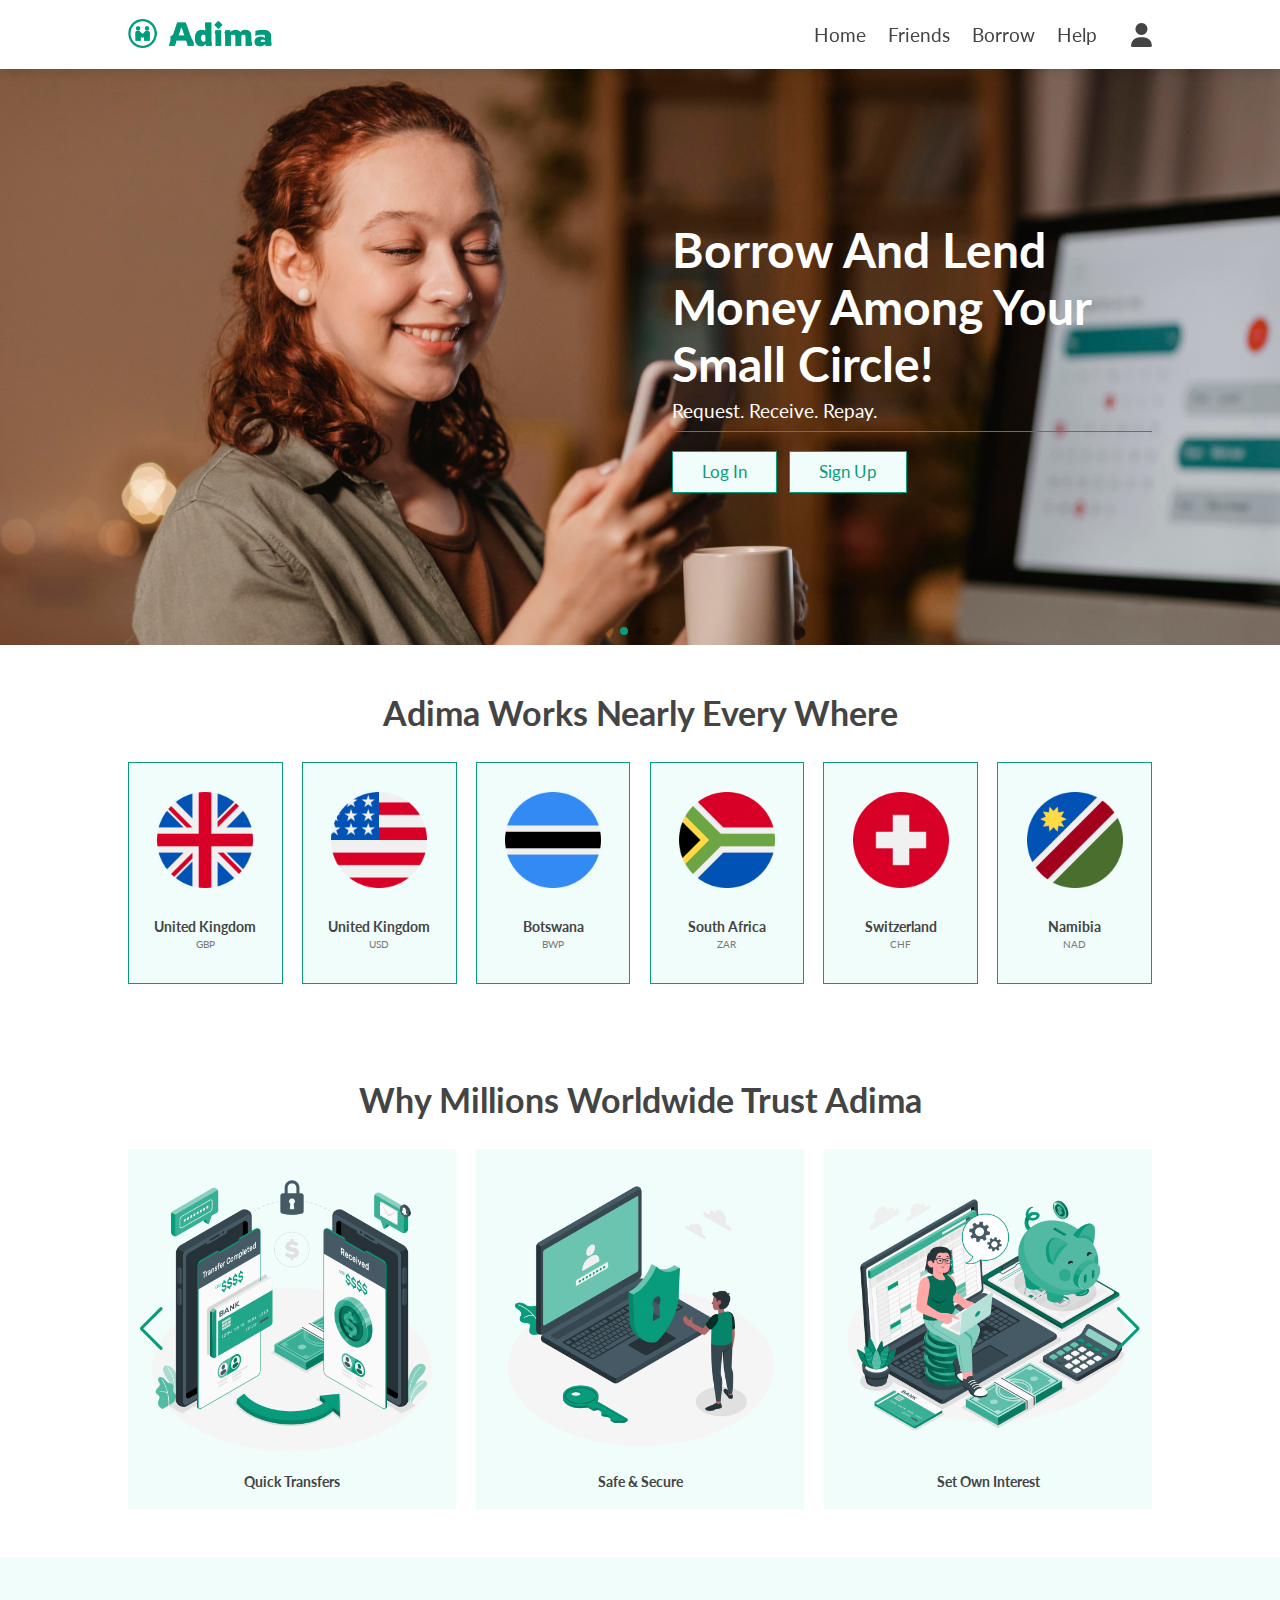
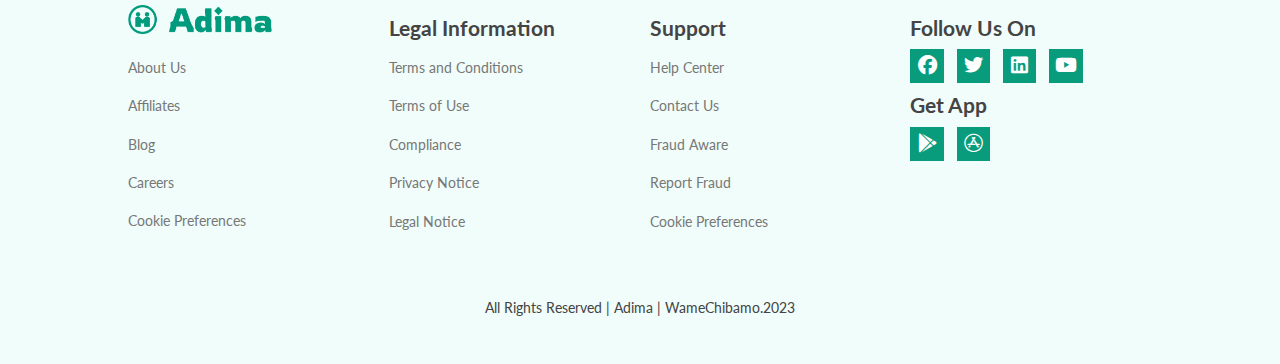
==== index.html @ f4a5e05d "renamed home to index.html" ====
<!DOCTYPE html>
<html lang="en">
<head>
  <meta charset="UTF-8">
  <meta name="viewport" content="width=device-width, initial-scale=1.0">
  <title>Adima</title>
  <link rel="icon" href="images/favicon.png">

  <!-- font awesome -->
  <link rel="stylesheet" href="https://cdnjs.cloudflare.com/ajax/libs/font-awesome/6.5.1/css/all.min.css"/>

  <!-- swiper css link -->
  <link rel="stylesheet" href="https://cdn.jsdelivr.net/npm/swiper@11/swiper-bundle.min.css" />
 
  <!-- css link -->
  <link rel="stylesheet" href="styles/style.scss">
  <link rel="stylesheet" href="styles/style.css">

  <!-- javascript link -->
  <script src="js/main.js" defer></script>

  <!-- swiper js link -->
  <script src="https://cdn.jsdelivr.net/npm/swiper@11/swiper-bundle.min.js"></script>

</head>

<body>
  <!-- header section -->
  <header class="header">

    <!-- logo -->
    <a href="#" class="logo">
      <img src="images/logo2.png" alt="logo">
    </a>

    <!-- navigation -->
    <nav class="navbar" id="navbar">
      <i id="close-menu-btn" class="fas fa-times" onclick=closeMenu()></i>

      <a href="home.html">home</a>
      <a href="friends.html">friends</a>
      <a href="borrow.html">borrow</a>
      <a href="help.html">help</a>
    </nav>

    <div class="icons">
      <div id="account-btn" class="fas fa-user" onclick=openAccountForm()></div>
      <div id="menu-btn" class="fas fa-bars" onclick=openMenu() ></div>
    </div>
  </header>

  <!-- register/login form -->

  <div class="account-form">
    <div id="close-form" class="fas fa-times" onclick=closeAccountForm()>
    </div>
     
      <div class="buttons">
        <div class="btn login-btn">log in</div>
        <div class="btn register-btn">sign up</div>
      </div>

      <form class="login-form" action="">
        <h3>log in form</h3>
        <input type="email" class="box" placeholder="enter email">
        <input type="password" class="box" placeholder="enter password">

        <div class="flex">
          <input type="checkbox" name="" id="remember-me">
          <label for="remember-me">remember me</label>
         
          <a href="#">forgot password?</a>
        </div>
        <input type="submit" value="login now" class="btn">
      </form>



      <form class="register-form" action="">
        <h3>sign up form</h3>
        <input type="email" class="box" placeholder="enter email">
        <input type="password" class="box" placeholder="create password">
        <input type="password" class="box" placeholder="confirm password">
        <input type="submit" value="register now" class="btn">
      </form>
      

  </div>

<!-- home -->
<section class="hero">
  <div class="hero-slider swiper">
    <div class="swiper-wrapper">
      <section class="slide swiper-slide" style="background: url(images/hero1.jpg) no-repeat ;">
        <div class="content">
          <h1>borrow and lend money among your small circle!</h1>
          <p>Request. Receive. Repay.</p>
          <a href="#" class="btn" onclick=openAccountForm()>log in</a>
          <a href="#" class="btn" onclick=openAccountForm()>sign up</a>
        </div>
      </section>
      <section class="slide swiper-slide" style="background: url(images/hero2.jpg) no-repeat ;">
        <div class="content">
          <h1>borrow and lend money among your small circle!</h1>
          <p>Request. Receive. Repay.</p>
          <a href="#" class="btn">log in</a>
          <a href="#" class="btn">sign up</a>
        </div>
      </section>
      <section class="slide swiper-slide" style="background: url(images/hero3.jpg) no-repeat ;">
        <div class="content">
          <h1>borrow and lend money among your small circle!</h1>
          <p>Request. Receive. Repay.</p>
          <a href="#" class="btn">log in</a>
          <a href="#" class="btn">sign up</a>
        </div>
      </section>
    </div>
    <div class="swiper-pagination"></div>

  </div>

</section>


<!-- countries -->
<section class="countries">
  <!-- why -->
  <h2 class="heading">adima works nearly every where</h2>
  <div class="box-container">
    <div class="box">
      <img src="images/united-kingdom.png" alt="">
      <h3>United Kingdom</h3>
      <p>GBP</p>
    </div>
    <div class="box">
      <img src="images/united-states.png" alt="">
      <h3>United Kingdom</h3>
      <p>USD</p>
    </div>
    <div class="box">
      <img src="images/botswana.png" alt="">
      <h3>botswana</h3>
      <p>BWP</p>
    </div>
    <div class="box">
      <img src="images/south-africa.png" alt="">
      <h3>south africa</h3>
      <p>ZAR</p>
    </div>
    <div class="box">
      <img src="images/switzerland.png" alt="">
      <h3>Switzerland</h3>
      <p>CHF</p>
    </div>
    <div class="box">
      <img src="images/namibia.png" alt="">
      <h3>Namibia</h3>
      <p>NAD</p>
    </div>
  </div>

</section>


<!-- promotion --> 
<section class="promotion">
  <h2 class="heading">why millions worldwide trust Adima</h2>
  <div class="promotion-slider swiper">

    <div class="swiper-wrapper">
      <div class="swiper-slide  slide">
        <div class="image">
          <img src="images/transfer.png" alt="">
          <h3>Quick Transfers</h3>
        </div>
        <div class="content">
          <h3>Quick Transfers</h3>
          <p>Our app ensures lightning-speed transfers, whether
          it's within the country or across borders. Say goodbye to waiting times and hello to instant transactions!.</p>
          <a href="#" class="btn" onclick= moreinfo()>read more</a>
        </div>
      </div>

    

      <div class="swiper-slide  slide">
        <div class="image">
          <img src="images/secure2.png" alt="">
          <h3>safe & secure</h3>
        </div>
        <div class="content">
          <h3>safe & secure</h3>
          <p>Your peace of mind matters. We prioritize the highest standards of security to safeguard your transactions. Rest
          assured, your money is protected within our trusted platform,.</p>
          <a href="#" class="btn" onclick= moreinfo()>read more</a>
        </div>
      </div>

      <div class="swiper-slide  slide">
        <div class="image">
          <img src="images/interest.png" alt="">
          <h3>set own interest</h3>
        </div>
        <div class="content">
          <h3>set own interest</h3>
          <p>Set your own interest rates! Whether borrowing or lending, take charge of your financial decisions by establishing
          interest rates that suit your needs.</p>
          <a href="#" class="btn" onclick= moreinfo()>read more</a>
        </div>
      </div>

      <div class="swiper-slide  slide">
        <div class="image">
          <img src="images/fees.png" alt="">
          <h3>No hidden fees</h3>
        </div>
        <div class="content">
          <h3>No hidden fees</h3>
          <p>We believe in full transparency, ensuring you experience a hassle-free borrowing and lending process without any
          unexpected charges.</p>
          <a href="#" class="btn" onclick= moreinfo()>read more</a>
        </div>
      </div>

     
  <div class="swiper-slide slide">
    <div class="image">
      <img src="images/reminder.png" alt="">
      <h3>Reminders</h3>
    </div>
    <div class="content">
      <h3>Reminders</h3>
      <p>Our app sends friendly reminders, keeping you on track with your repayments, ensuring a smooth borrowing or lending
      journey.</p>
      <a href="#" class="btn" onclick= moreinfo()>read more</a>
    </div>
  </div>
      
      <div class="swiper-slide  slide">
        <div class="image">
          <img src="images/currency.png" alt="">
          <h3>best currency exchange</h3>
        </div>
        <div class="content">
        <h3>best currency exchange</h3>
          <p>Benefit from the best currency exchange rates, simplifying and optimizing your global transactions.</p>
          <a href="#" class="btn" onclick= moreinfo()>read more</a>
        </div>
      </div>

      <div class="swiper-slide  slide">
        <div class="image">
          <img src="images/transfer.png" alt="">
          <h3>Quick Transfers</h3>
        </div>
        <div class="content">
          <h3>Quick Transfers</h3>
          <p>Lorem ipsum dolor sit, amet consectetur adipisicing elit. Deserunt, accusantium temporibus possimus officia
            sunt totam.</p>
          <a href="#" class="btn" onclick= moreinfo()>read more</a>
        </div>
      </div>


    </div>
    <!-- If we need navigation buttons -->
    <div class="swiper-button-prev"></div>
    <div class="swiper-button-next"></div>
  </div>

</section>















<!-- footer -->

<footer class="footer">
    
    <div class="box-container">

      <div class="box">
        <div class="logo">
          <img src='images/logo2.png' alt="logo" class='logo' />
        </div>
        <a href="#">About Us</a>
        <a href="#">Affiliates</a>
        <a href="#">Blog</a>
        <a href="#">Careers</a>
        <a href="#">Cookie Preferences</a>
      </div>

      <div class="box">
        <h3 className='font-semibold pb-1 text-lg'>Legal Information</h3>
        <a href="#">Terms and Conditions</a>
        <a href="#">Terms of Use</a>
        <a href="#">Compliance</a>
        <a href="#">Privacy Notice</a>
        <a href="#">Legal Notice</a>
      </div>

      <div class="box">
        <h3 className='font-semibold pb-1 text-lg'>Support</h3>
        <a href="#">Help Center</a>
        <a href="#">Contact Us</a>
        <a href="#">Fraud Aware</a>
        <a href="#">Report Fraud</a>
        <a href="#">Cookie Preferences</a>
      </div>

      <div class="box">
        <h3>Follow us on</h3>
        <div class="icons">
          <div class="icon fa-brands fa-facebook"></div>
          <div class="icon fa-brands fa-twitter"></div>
          <div class="icon fa-brands fa-linkedin"></div>
          <div class="icon fa-brands fa-youtube"></div>
        </div>
        
        <h3>Get app</h3>
        <div class="icons">
          <div class="icon fab fa-google-play"></div>
          <div class="icon fab fa-app-store"></div>
        </div>
       
      </div>
  

      </div>
     

    </div>
     
    
  <div class='credit'>
    All rights reserved | Adima | WameChibamo.2023
  </div>

</footer>

</body>
  
</html>
---- styles/style.css ----
@import url("https://fonts.googleapis.com/css2?family=Lato:wght@100;300;400;700;900&display=swap");
* {
  margin: 0;
  padding: 0;
  font-family: "Lato", sans-serif;
  box-sizing: border-box;
  outline: none;
  border: none;
  text-decoration: none;
  transition: all 0.3s linear;
}

html {
  font-size: 60%;
  overflow-x: hidden;
}
html::-webkit-scrollbar {
  width: 1rem;
}
html::-webkit-scrollbar-thumb {
  background-color: #089C7C;
}
html::-webkit-scrollbar-track {
  background-color: transparent;
}

section {
  padding: 5rem 10%;
}

.heading-link {
  text-align: center;
  background: rgb(240, 253, 250);
  background: radial-gradient(circle, rgb(240, 253, 250) 0%, rgb(238, 238, 238) 100%);
}
.heading-link h2 {
  font-size: 4rem;
  text-transform: capitalize;
  color: #444;
}

.heading {
  text-align: center;
  margin-bottom: 3rem;
  font-size: 3.5rem;
  text-transform: capitalize;
  color: #444;
}

.btn {
  display: inline-block;
  margin-top: 1rem;
  background-color: #f0fdfa;
  padding: 1rem 3rem;
  font-size: 1.8rem;
  border: 0.1rem solid #089C7C;
  color: #089C7C;
  text-transform: capitalize;
  cursor: pointer;
}
.btn:hover {
  color: #fff;
  background-color: #089C7C;
}

.logo img {
  width: 15rem;
}

.header {
  position: sticky;
  top: 0;
  left: 0;
  right: 0;
  background-color: #fff;
  box-shadow: 0 0.5rem 1rem rgba(0, 0, 0, 0.1);
  padding: 2rem 10%;
  display: flex;
  align-items: center;
  z-index: 5;
}
.header .logo {
  margin-right: auto;
}
.header .navbar {
  position: relative;
}
.header .navbar #close-menu-btn {
  position: absolute;
  display: none;
  top: 1.5rem;
  right: 2rem;
  font-size: 4rem;
  color: #444;
  cursor: pointer;
}
.header .navbar #close-menu-btn:hover {
  transform: rotate(90deg);
}
.header .navbar a {
  margin-right: 2rem;
  font-size: 2rem;
  text-transform: capitalize;
  color: #444;
}
.header .navbar a:hover {
  color: #089C7C;
}
.header .icons div {
  cursor: pointer;
  font-size: 2.5rem;
  color: #444;
  margin-left: 1.5rem;
}
.header .icons div:hover {
  color: #089C7C;
}
.header #menu-btn {
  display: none;
}

.account-form {
  position: fixed;
  right: -200%;
  top: 0;
  width: 100%;
  height: 100%;
  background-color: #fff;
  display: flex;
  flex-direction: column;
  justify-content: center;
  align-items: center;
  gap: 2rem;
  z-index: 1200;
  padding: 4rem 2rem;
  text-align: center;
  overflow-y: scroll;
  overflow-x: hidden;
}
.account-form::-webkit-scrollbar {
  display: none;
}
.account-form #close-form {
  position: absolute;
  top: 1.5rem;
  right: 2rem;
  font-size: 4rem;
  color: #444;
  cursor: pointer;
}
.account-form #close-form:hover {
  transform: rotate(90deg);
}
.account-form form {
  border: 0.1rem solid #089C7C;
  padding: 2rem;
  display: none;
}
.account-form form h3 {
  font-size: 2.5rem;
  text-transform: capitalize;
  color: #444;
  padding-bottom: 0.5rem;
  text-transform: uppercase;
}
.account-form form .box {
  width: 100%;
  padding: 1.2rem 1.4rem;
  font-size: 1.6rem;
  margin: 0.7rem 0;
  border: 0.1rem solid #089C7C;
}
.account-form form .flex {
  padding: 1rem 0;
  display: flex;
  align-items: center;
  gap: 0.5rem;
}
.account-form form .flex label {
  cursor: pointer;
  font-size: 1.5rem;
  color: #777;
}
.account-form form .flex a {
  color: #777;
  font-size: 1.5rem;
  margin-left: auto;
}
.account-form form .flex a:hover {
  text-decoration: underline;
  color: #089C7C;
}
.account-form form .btn {
  width: 100%;
}
.account-form .profile {
  width: 60%;
  margin-top: 15rem;
  max-width: 60rem;
  min-width: 30rem;
}
.account-form .profile .profile-img {
  position: relative;
  margin: 2rem;
  width: 20rem;
}
.account-form .profile .profile-img img {
  width: 100%;
  height: 20rem;
  border-radius: 50%;
  object-fit: cover;
}
.account-form .profile .profile-img i {
  position: absolute;
  bottom: 1rem;
  right: 1rem;
  font-size: 3rem;
  color: #089C7C;
  cursor: pointer;
}
.account-form .profile .profile-text .profile-box {
  border: 0.1rem solid #777;
  border-radius: 2rem;
  padding: 1rem;
  display: flex;
  align-items: center;
  margin-bottom: 2rem;
  text-align: start;
  justify-content: space-between;
  cursor: pointer;
}
.account-form .profile .profile-text .profile-box i {
  font-size: 2rem;
  color: #777;
}
.account-form .profile .profile-text .profile-box i.fab {
  background-color: blue;
  color: #fff;
}
.account-form .profile .profile-text .profile-box p {
  font-size: 1.5rem;
  line-height: 2;
  color: #777;
}
.account-form .profile .profile-text .profile-box h3 {
  font-size: 1.6rem;
  text-transform: capitalize;
  color: #444;
  font-weight: 400;
}
.account-form .profile .profile-text .profile-box button {
  background-color: #089C7C;
  color: #fff;
  padding: 1rem;
  border-radius: 1rem;
}
.account-form .profile a {
  text-decoration: underline;
  font-size: 1rem;
  color: #444;
}
.account-form .buttons .btn {
  margin: 0 0.5rem;
}
.account-form .buttons .btn.active {
  background-color: #fff;
}

.hero {
  padding: 0;
}
.hero .slide {
  display: flex;
  align-items: center;
  height: 60rem;
  justify-content: right;
  background-size: cover !important;
}
.hero .slide .content {
  width: 50rem;
}
.hero .slide .content h1 {
  font-size: 5rem;
  text-transform: capitalize;
  color: #444;
  color: #fff;
}
.hero .slide .content p {
  font-size: 2rem;
  line-height: 2;
  color: #777;
  color: #fff;
  border-bottom: 0.1rem solid #089C7C;
  margin-bottom: 1rem;
}
.hero .slide .content .btn {
  margin-right: 1rem;
}

.swiper-pagination-bullet-active {
  background-color: #089C7C;
}

.countries .box-container {
  display: grid;
  grid-template-columns: repeat(auto-fit, minmax(15rem, 1fr));
  gap: 2rem;
}
.countries .box-container .box {
  background-color: #f0fdfa;
  text-align: center;
  padding: 3rem 2rem;
  border: 0.1rem solid #089C7C;
  cursor: pointer;
}
.countries .box-container .box:hover {
  background-color: #089C7C;
}
.countries .box-container .box:hover h3 {
  color: #fff;
}
.countries .box-container .box:hover p {
  color: #eee;
}
.countries .box-container .box img {
  height: 10rem;
}
.countries .box-container .box h3 {
  font-size: 1.5rem;
  text-transform: capitalize;
  color: #444;
  padding-top: 3rem;
}
.countries .box-container .box p {
  font-size: 1rem;
  line-height: 2;
  color: #777;
}

.promotion {
  overflow: hidden;
}
.promotion .slide {
  text-align: center;
  position: relative;
  width: 30rem;
  background-color: #f0fdfa;
}
.promotion .slide:hover .content {
  bottom: 0;
}
.promotion .slide .image {
  padding: 2rem;
}
.promotion .slide .image img {
  height: 30rem;
  margin-bottom: 1.5rem;
}
.promotion .slide .image h3 {
  font-size: 1.5rem;
  text-transform: capitalize;
  color: #444;
}
.promotion .slide .content {
  position: absolute;
  bottom: -100%;
  right: 0;
  left: 0;
  background-color: #089C7C;
  padding: 2rem 3rem;
}
.promotion .slide .content h3 {
  font-size: 1.5rem;
  text-transform: capitalize;
  color: #444;
  color: #fff;
}
.promotion .slide .content p {
  padding: 1rem 0;
  font-size: 1.5rem;
  line-height: 2;
  color: #777;
  color: #eee;
}
.promotion .slide .content .btn:hover {
  border: 0.1rem solid #fff;
  color: #fff;
}
.promotion .swiper-button-prev, .promotion .swiper-button-next {
  color: #089C7C;
}

.friends .box-container {
  display: grid;
  grid-template-columns: repeat(auto-fit, minmax(30rem, 1fr));
  gap: 2rem;
  text-align: center;
}
.friends .box-container .box {
  box-shadow: 0 0.5rem 1rem rgba(0, 0, 0, 0.1);
}
.friends .box-container .box:hover {
  transform: scale(1.03);
}
.friends .box-container .box.hide {
  display: none;
}
.friends .box-container .box .image {
  height: 30rem;
  overflow: hidden;
  position: relative;
}
.friends .box-container .box .image img {
  height: 100%;
  width: 100%;
  object-fit: cover;
}
.friends .box-container .box .image h3 {
  font-size: 2rem;
  text-transform: capitalize;
  color: #444;
  position: absolute;
  bottom: 1rem;
  padding: 0.5rem 1.5rem;
  background-color: #fff;
}
.friends .box-container .box .content {
  padding: 2rem;
  text-align: center;
  border: 0.1rem solid #089C7C;
}
.friends .box-container .box .content p {
  font-size: 1.6rem;
  line-height: 2;
  color: #777;
}
.friends .box-container .box .content .icons {
  display: flex;
  align-items: center;
  justify-content: space-around;
  margin: 1rem 0;
}
.friends .box-container .box .content .icons span {
  font-size: 1.2rem;
  text-transform: capitalize;
  color: #444;
}
.friends .box-container .box .content .icons span .fa-clock {
  color: #089C7C;
}
.friends .box-container .box .content .icons span .fa-check {
  color: #089C7C;
}
.friends .box-container .box .content .icons span .fa-bolt {
  color: red;
}
.friends .box-container .box .content .icons span .fa-warning {
  color: rgb(255, 162, 0);
}
.friends .box-container .box .content .money {
  display: grid;
  grid-template-columns: repeat(auto-fit, minmax(1rem, 1fr));
  gap: 2rem;
  margin-bottom: 1rem;
  border-bottom: 0.1rem solid #089C7C;
}
.friends .load-btn {
  margin-top: 2rem;
  text-align: center;
}
.friends .account-form {
  display: inline-block;
}

.help .icons-container {
  display: grid;
  grid-template-columns: repeat(auto-fit, minmax(20rem, 1fr));
  gap: 2rem;
  margin-bottom: 2rem;
}
.help .icons-container .icons {
  text-align: center;
  padding: 3rem 2rem;
  border: 0.1rem solid #089C7C;
  background: #f0fdfa;
}
.help .icons-container .icons i {
  background: #089C7C;
  color: #fff;
  width: 5rem;
  height: 5rem;
  line-height: 5rem;
  border-radius: 50%;
  font-size: 2rem;
}
.help .icons-container .icons h3 {
  font-size: 1.5rem;
  text-transform: capitalize;
  color: #444;
  padding: 1rem 0;
}
.help .icons-container .icons p {
  font-size: 1.5rem;
  line-height: 2;
  color: #777;
}

.faq .accordion-container {
  display: flex;
  flex-wrap: wrap;
  gap: 2rem;
  align-items: flex-start;
}
.faq .accordion-container .accordion {
  flex: 1 1 100%;
  border: 0.1rem solid #089C7C;
}
.faq .accordion-container .accordion.active .accordion-heading {
  background-color: #089C7C;
}
.faq .accordion-container .accordion.active .accordion-heading h3 {
  color: #fff;
}
.faq .accordion-container .accordion.active .accordion-heading i {
  color: #fff;
  transform: rotate(180deg);
}
.faq .accordion-container .accordion.active .accordion-content {
  display: block;
}
.faq .accordion-container .accordion .accordion-heading {
  display: flex;
  align-items: center;
  justify-content: space-between;
  gap: 1rem;
  cursor: pointer;
  padding: 1.5rem;
}
.faq .accordion-container .accordion .accordion-heading h3 {
  font-size: 2rem;
  text-transform: capitalize;
  color: #444;
}
.faq .accordion-container .accordion .accordion-heading i {
  font-size: 2rem;
  color: #089C7C;
}
.faq .accordion-container .accordion .accordion-content {
  padding: 1.5rem;
  font-size: 1.5rem;
  line-height: 2;
  color: #777;
  border-top: 0.1rem solid #089C7C;
  display: none;
}
.faq .accordion-container .accordion .accordion-content ul, .faq .accordion-container .accordion .accordion-content ol {
  padding: 0 2rem;
}

.borrow .box-container {
  display: grid;
  grid-template-columns: repeat(1, 1fr);
  gap: 2rem;
}
.borrow .box-container .box {
  width: 90%;
  display: flex;
  align-items: center;
  margin: auto;
  justify-content: space-around;
  border-bottom: 0.1rem solid #089C7C;
  cursor: pointer;
}
.borrow .box-container .box:hover {
  box-shadow: 0 0.5rem 1rem rgba(0, 0, 0, 0.1);
  transform: scale(1.03);
}
.borrow .box-container .box img {
  height: 20rem;
  width: 20rem;
  object-fit: cover;
  border-radius: 50%;
}
.borrow .box-container .box .btn {
  height: 5rem;
}
.borrow .box-container .box .btn[disabled] {
  background-color: #777;
  color: #eee;
  border: none;
  cursor: default;
}
.borrow .box-container .box p {
  font-size: 2rem;
  line-height: 2;
  color: #777;
}
.borrow .box-container .box h3 {
  text-align: center;
  font-size: 2.5rem;
  text-transform: capitalize;
  color: #444;
  padding: 0.5rem 0;
}
.borrow .box-container .box .fa-hourglass {
  color: #089C7C;
}
.borrow .box-container .box .few-days {
  color: red;
}
.borrow .box-container .box .money-available {
  font-weight: 600;
}

.footer {
  background-color: #f0fdfa;
  padding: 5rem 10%;
}
.footer .box-container {
  display: grid;
  grid-template-columns: repeat(auto-fit, minmax(20rem, 1fr));
  gap: 2rem;
}
.footer .box-container .box .logo {
  padding-bottom: 0.7rem;
}
.footer .box-container .box h3 {
  font-size: 2.2rem;
  text-transform: capitalize;
  color: #444;
  padding: 1rem 0;
}
.footer .box-container .box a {
  font-size: 1.5rem;
  line-height: 2;
  color: #777;
  padding: 0.5rem 0;
  display: block;
}
.footer .box-container .box a:hover {
  color: #089C7C;
  text-decoration: underline;
}
.footer .box-container .box .icons {
  display: inline-block;
}
.footer .box-container .box .icons .icon {
  cursor: pointer;
  height: 3.5rem;
  width: 3.5rem;
  font-size: 2rem;
  text-align: center;
  padding-top: 0.75rem;
  background-color: #089C7C;
  color: #fff;
  margin-right: 1rem;
}
.footer .box-container .box .icons .icon:hover {
  background-color: #444;
}
.footer .credit {
  text-align: center;
  margin-top: 3rem;
  padding-top: 3rem;
  font-size: 1.5rem;
  text-transform: capitalize;
  color: #444;
}

@media (max-width: 1200px) {
  .header {
    padding: 2rem 5%;
  }
  section, .foooter {
    padding: 3rem 5%;
  }
}
@media (max-width: 1024px) {
  html {
    font-size: 55%;
  }
  .logo img {
    width: 100px;
  }
  .header {
    padding: 2rem;
  }
  section,
  .foooter {
    padding: 3rem 2rem;
  }
}
@media (max-width: 768px) {
  .header #menu-btn {
    display: inline-block;
  }
  .header .navbar {
    position: fixed;
    top: 0;
    right: -200%;
    display: flex;
    gap: 2rem;
    width: 30rem;
    background-color: #fff;
    flex-direction: column;
    height: 100%;
    padding: 10rem;
    z-index: 1200;
  }
  .header .navbar #close-menu-btn {
    display: block;
  }
  .header .navbar a {
    display: block;
  }
  .hero .slide .content h3 {
    font-size: 3rem;
  }
  .borrow .box {
    flex-direction: column;
  }
  .borrow .btn {
    margin-bottom: 1.5rem;
  }
}
@media (max-width: 480px) {
  html {
    font-size: 50%;
  }
  .heading {
    font-size: 3rem;
  }
}/*# sourceMappingURL=style.css.map */
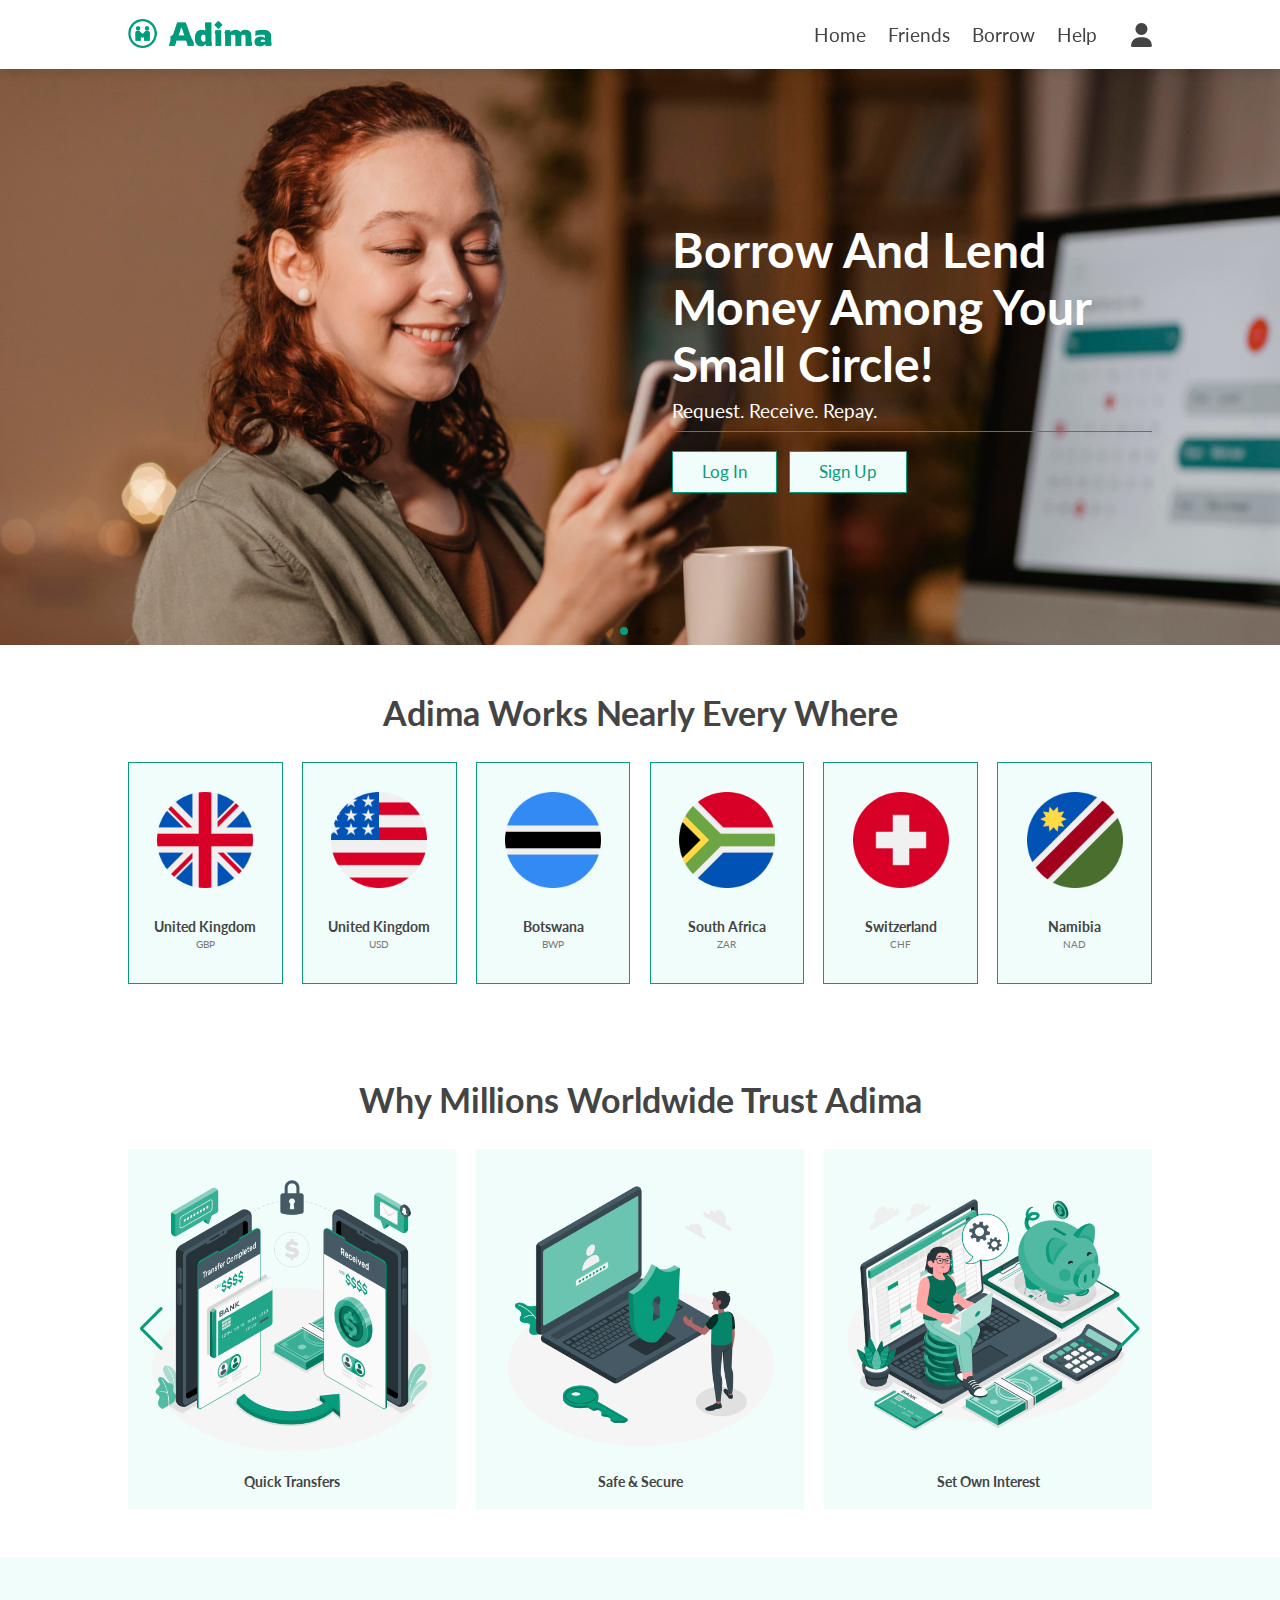
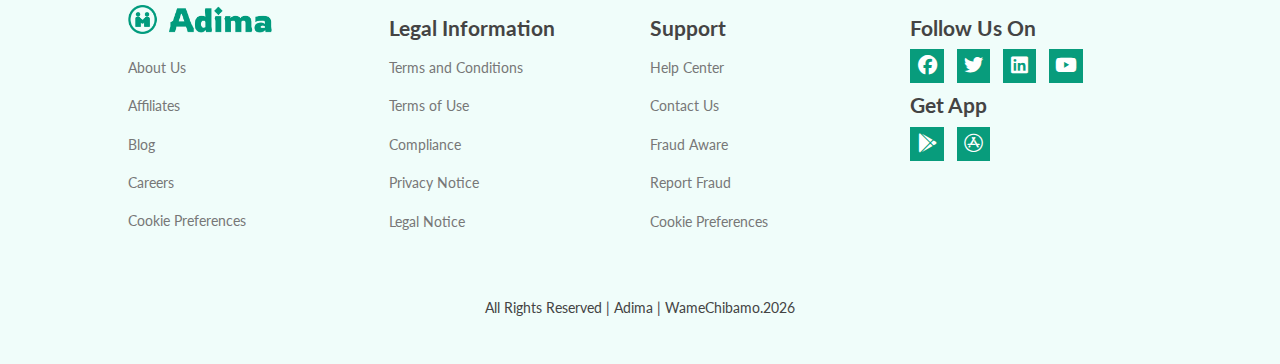
==== commit 0d4b7d56: "copyright year made automatic" ====
--- a/index.html
+++ b/index.html
@@ -345,7 +345,7 @@
      
     
   <div class='credit'>
-    All rights reserved | Adima | WameChibamo.2023
+    All rights reserved | Adima | WameChibamo.<script>document.write(new Date().getFullYear())</script>
   </div>
 
 </footer>
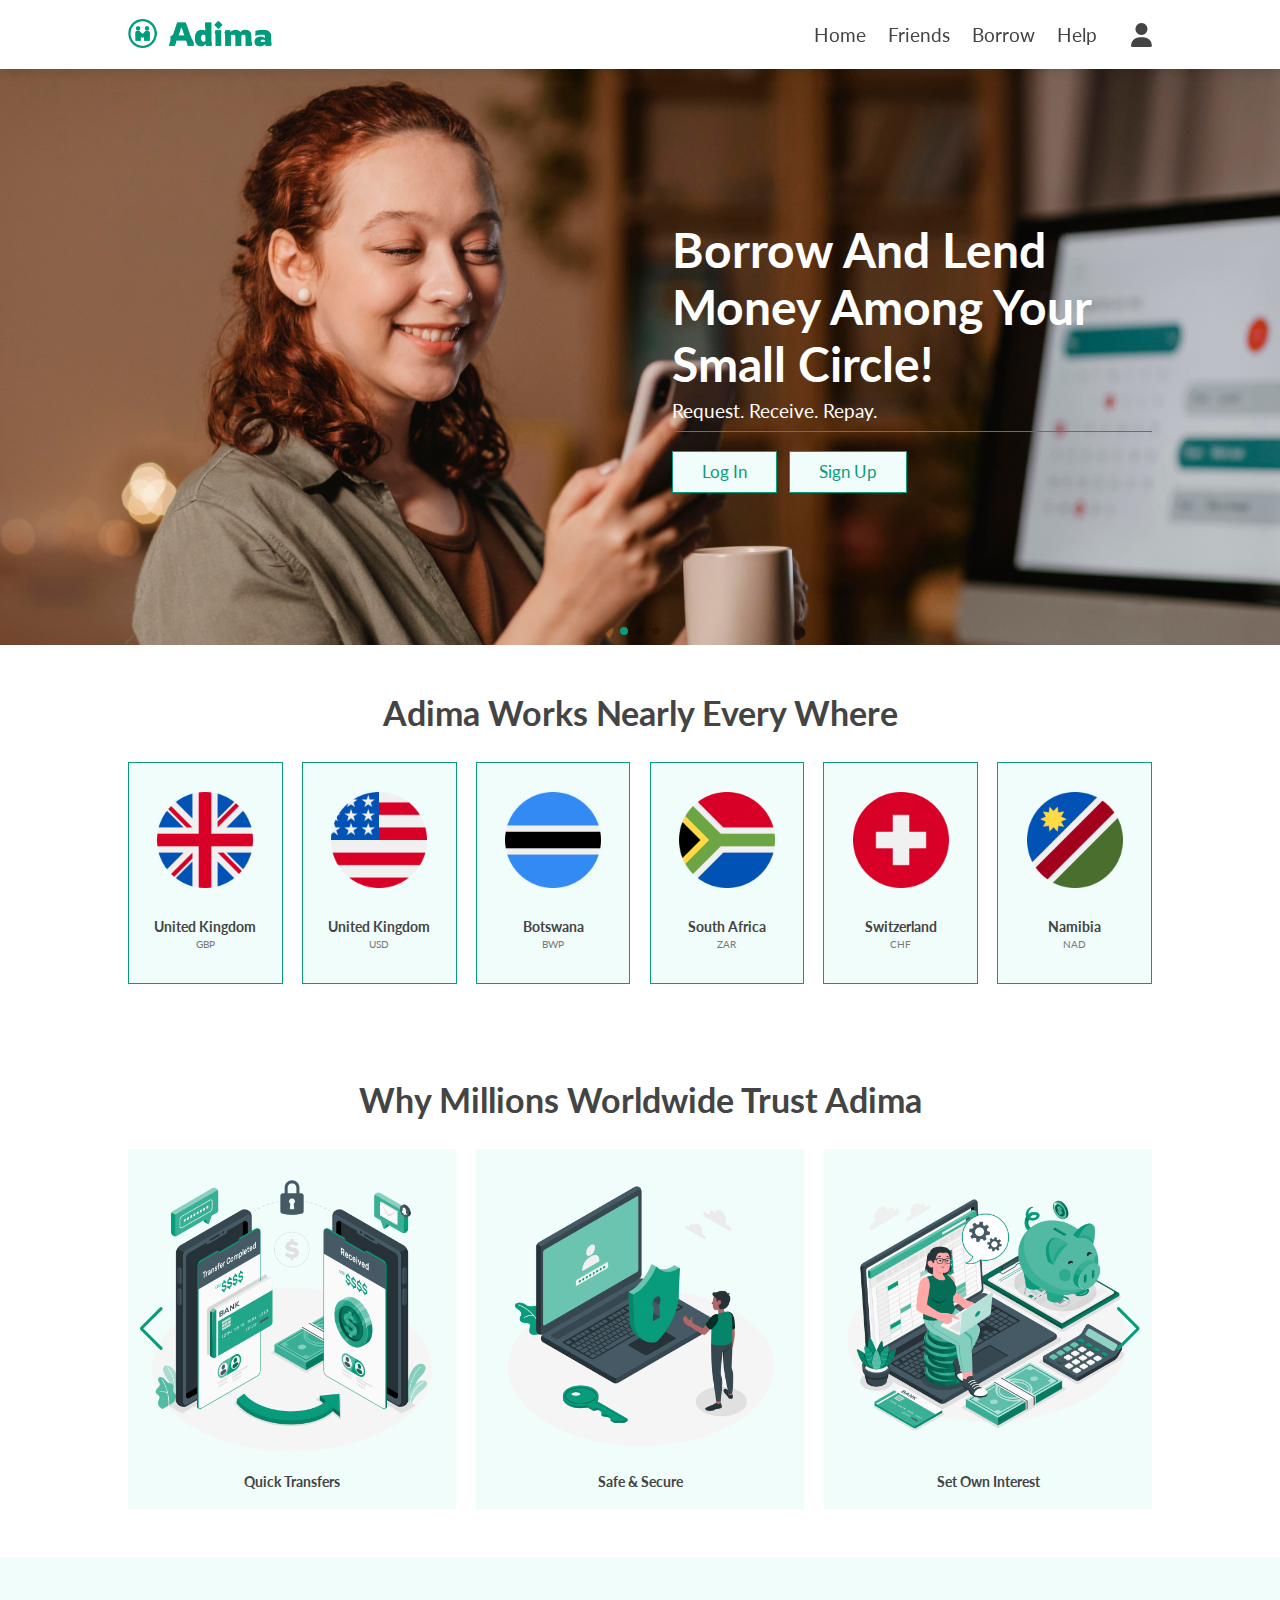
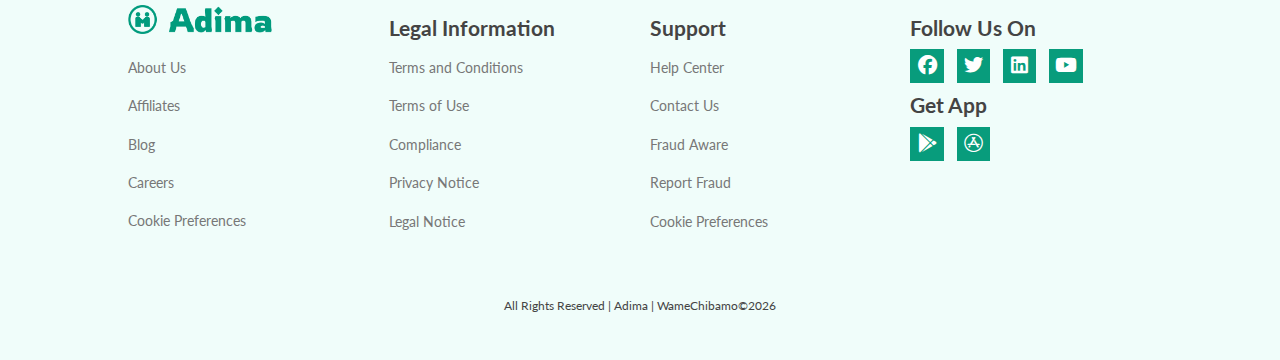
==== commit 88e74b80: "include copyright symbol" ====
--- a/index.html
+++ b/index.html
@@ -345,7 +345,7 @@
      
     
   <div class='credit'>
-    All rights reserved | Adima | WameChibamo.<script>document.write(new Date().getFullYear())</script>
+    All rights reserved | Adima | WameChibamo&copy;<script>document.write(new Date().getFullYear())</script>
   </div>
 
 </footer>
--- a/styles/style.css
+++ b/styles/style.css
@@ -662,7 +662,7 @@
   text-align: center;
   margin-top: 3rem;
   padding-top: 3rem;
-  font-size: 1.5rem;
+  font-size: 1.2rem;
   text-transform: capitalize;
   color: #444;
 }
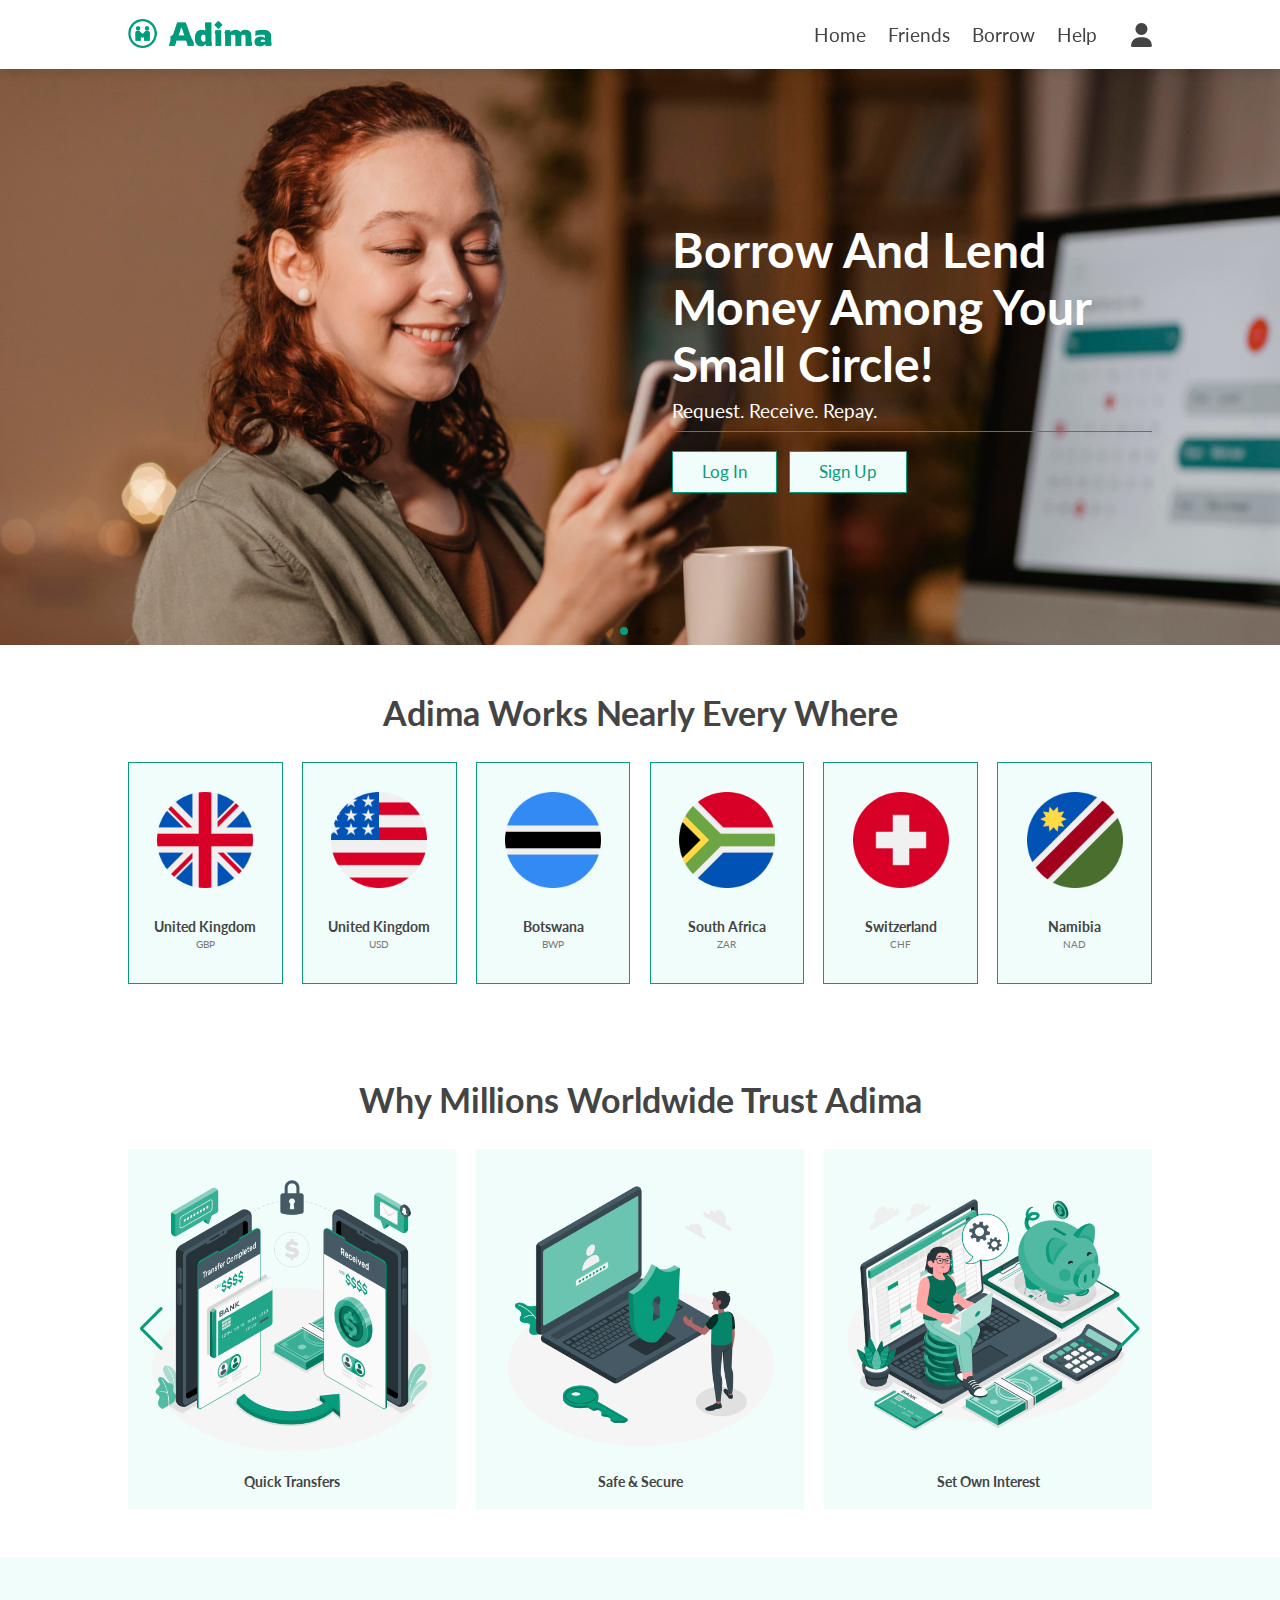
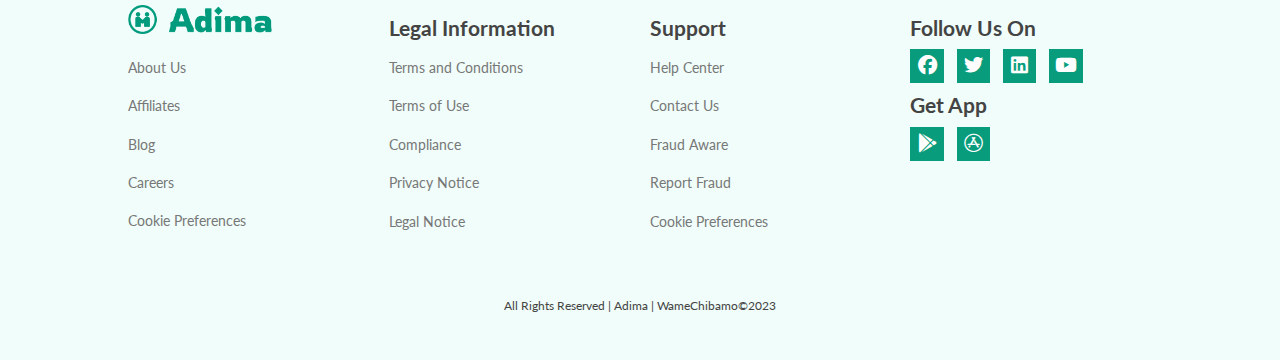
==== commit f45c12e6: "copyright year" ====
--- a/index.html
+++ b/index.html
@@ -37,7 +37,7 @@
     <nav class="navbar" id="navbar">
       <i id="close-menu-btn" class="fas fa-times" onclick=closeMenu()></i>
 
-      <a href="home.html">home</a>
+      <a href="index.html">home</a>
       <a href="friends.html">friends</a>
       <a href="borrow.html">borrow</a>
       <a href="help.html">help</a>
@@ -345,7 +345,7 @@
      
     
   <div class='credit'>
-    All rights reserved | Adima | WameChibamo&copy;<script>document.write(new Date().getFullYear())</script>
+    All rights reserved | Adima | WameChibamo&copy;2023
   </div>
 
 </footer>
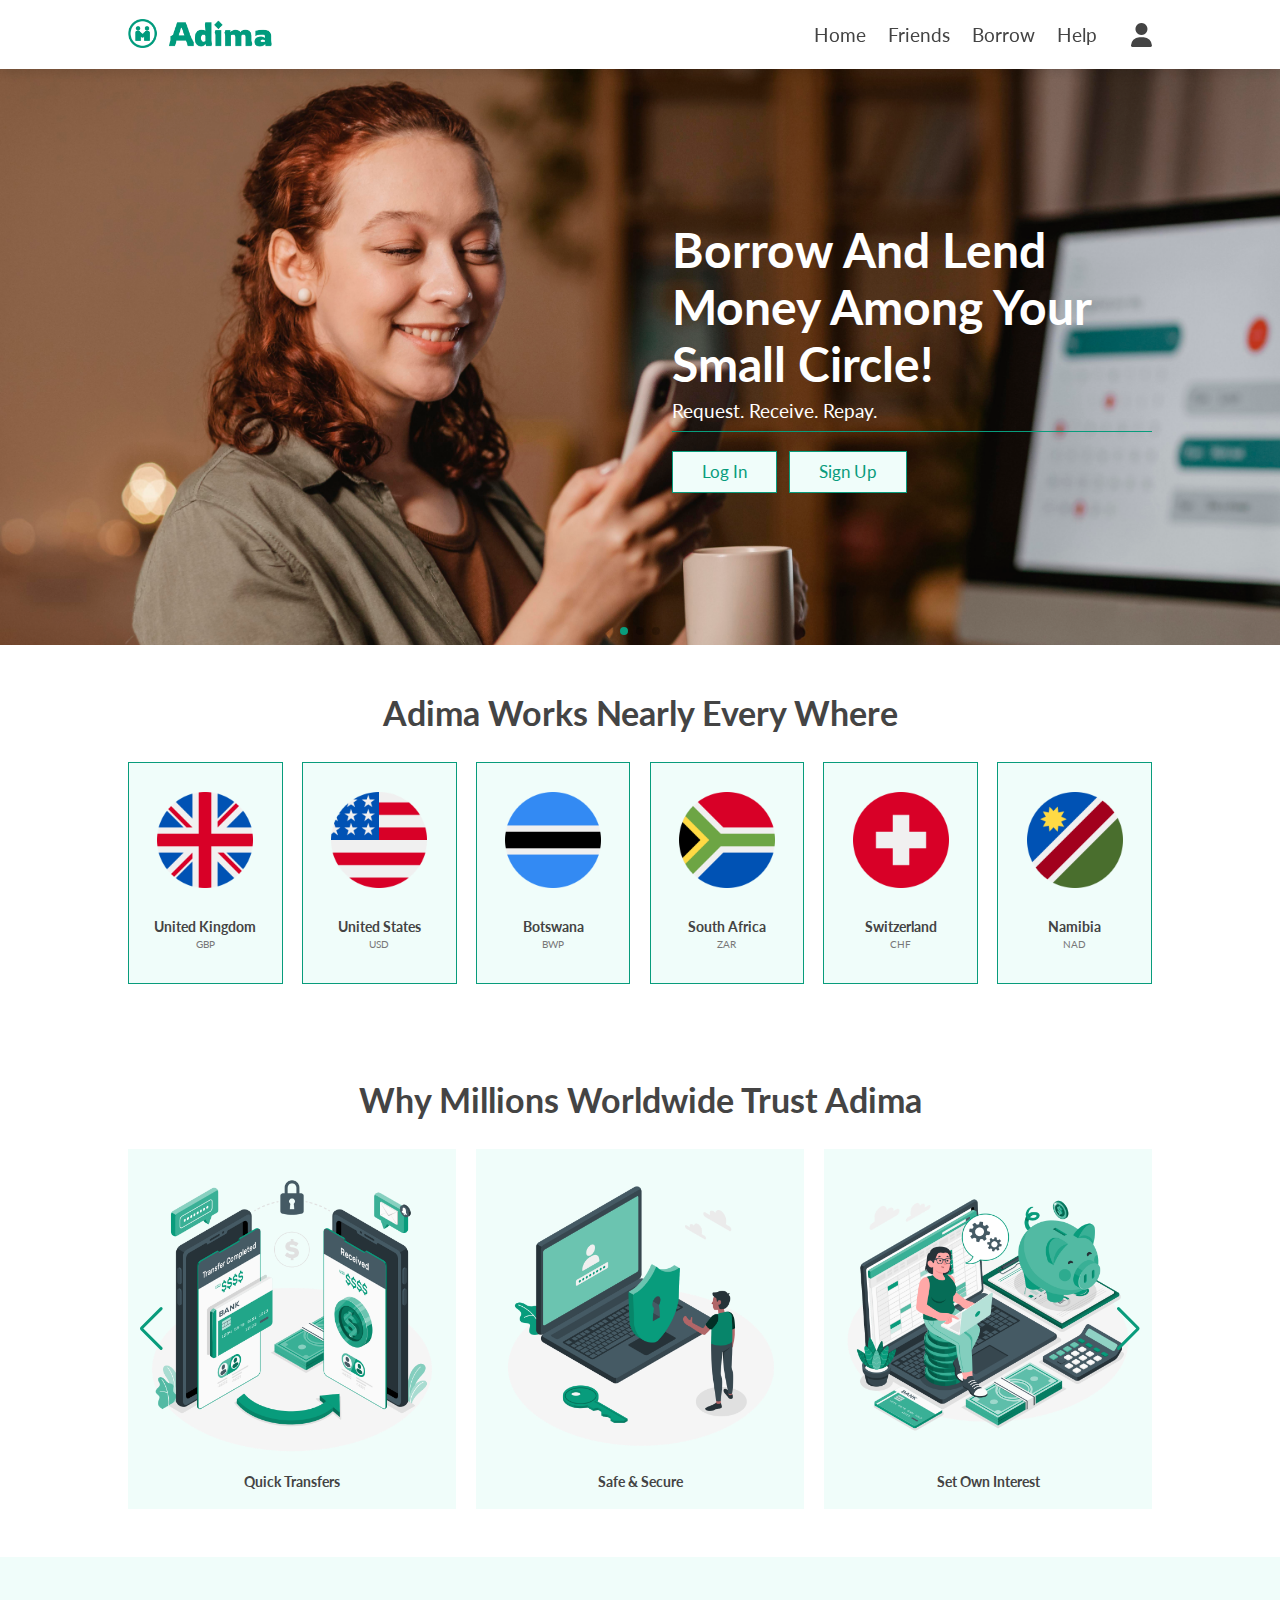
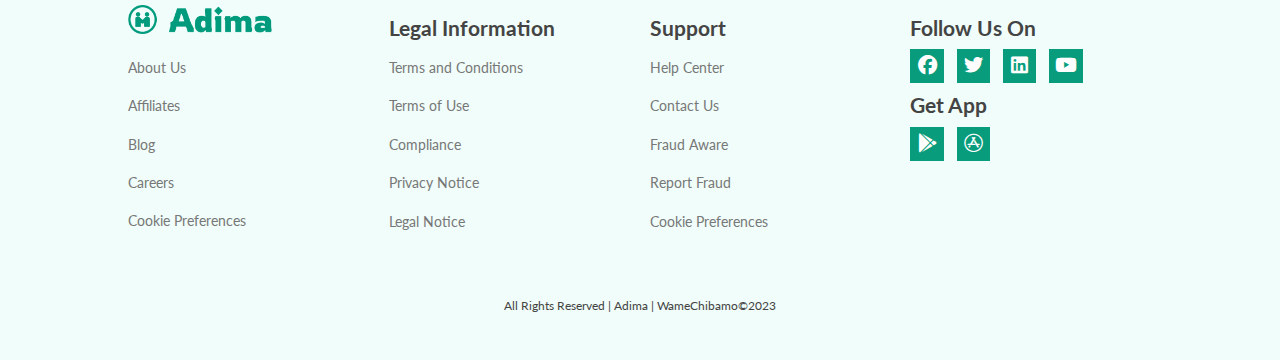
==== commit b2de7108: "added alt text to images in the index html file. removed duplicate in the promotions slides" ====
--- a/index.html
+++ b/index.html
@@ -129,32 +129,32 @@
   <h2 class="heading">adima works nearly every where</h2>
   <div class="box-container">
     <div class="box">
-      <img src="images/united-kingdom.png" alt="">
+      <img src="images/united-kingdom.png" alt="uk flag">
       <h3>United Kingdom</h3>
       <p>GBP</p>
     </div>
     <div class="box">
-      <img src="images/united-states.png" alt="">
-      <h3>United Kingdom</h3>
+      <img src="images/united-states.png" alt="usa flag">
+      <h3>United States</h3>
       <p>USD</p>
     </div>
     <div class="box">
-      <img src="images/botswana.png" alt="">
+      <img src="images/botswana.png" alt="botswana flag">
       <h3>botswana</h3>
       <p>BWP</p>
     </div>
     <div class="box">
-      <img src="images/south-africa.png" alt="">
+      <img src="images/south-africa.png" alt="south-africa flag">
       <h3>south africa</h3>
       <p>ZAR</p>
     </div>
     <div class="box">
-      <img src="images/switzerland.png" alt="">
+      <img src="images/switzerland.png" alt="switzerland flag">
       <h3>Switzerland</h3>
       <p>CHF</p>
     </div>
     <div class="box">
-      <img src="images/namibia.png" alt="">
+      <img src="images/namibia.png" alt="namibia flag">
       <h3>Namibia</h3>
       <p>NAD</p>
     </div>
@@ -171,7 +171,7 @@
     <div class="swiper-wrapper">
       <div class="swiper-slide  slide">
         <div class="image">
-          <img src="images/transfer.png" alt="">
+          <img src="images/transfer.png" alt="transfer illustration">
           <h3>Quick Transfers</h3>
         </div>
         <div class="content">
@@ -186,7 +186,7 @@
 
       <div class="swiper-slide  slide">
         <div class="image">
-          <img src="images/secure2.png" alt="">
+          <img src="images/secure2.png" alt="computer security illustration">
           <h3>safe & secure</h3>
         </div>
         <div class="content">
@@ -199,7 +199,7 @@
 
       <div class="swiper-slide  slide">
         <div class="image">
-          <img src="images/interest.png" alt="">
+          <img src="images/interest.png" alt="manage money illustration">
           <h3>set own interest</h3>
         </div>
         <div class="content">
@@ -212,7 +212,7 @@
 
       <div class="swiper-slide  slide">
         <div class="image">
-          <img src="images/fees.png" alt="">
+          <img src="images/fees.png" alt=" no hidden fees illustration">
           <h3>No hidden fees</h3>
         </div>
         <div class="content">
@@ -226,7 +226,7 @@
      
   <div class="swiper-slide slide">
     <div class="image">
-      <img src="images/reminder.png" alt="">
+      <img src="images/reminder.png" alt="reminders illustration">
       <h3>Reminders</h3>
     </div>
     <div class="content">
@@ -239,25 +239,12 @@
       
       <div class="swiper-slide  slide">
         <div class="image">
-          <img src="images/currency.png" alt="">
+          <img src="images/currency.png" alt="currency exchange illustration">
           <h3>best currency exchange</h3>
         </div>
         <div class="content">
         <h3>best currency exchange</h3>
           <p>Benefit from the best currency exchange rates, simplifying and optimizing your global transactions.</p>
-          <a href="#" class="btn" onclick= moreinfo()>read more</a>
-        </div>
-      </div>
-
-      <div class="swiper-slide  slide">
-        <div class="image">
-          <img src="images/transfer.png" alt="">
-          <h3>Quick Transfers</h3>
-        </div>
-        <div class="content">
-          <h3>Quick Transfers</h3>
-          <p>Lorem ipsum dolor sit, amet consectetur adipisicing elit. Deserunt, accusantium temporibus possimus officia
-            sunt totam.</p>
           <a href="#" class="btn" onclick= moreinfo()>read more</a>
         </div>
       </div>
@@ -293,7 +280,7 @@
 
       <div class="box">
         <div class="logo">
-          <img src='images/logo2.png' alt="logo" class='logo' />
+          <img src='images/logo2.png' alt="logo" class='company adima logo' />
         </div>
         <a href="#">About Us</a>
         <a href="#">Affiliates</a>
